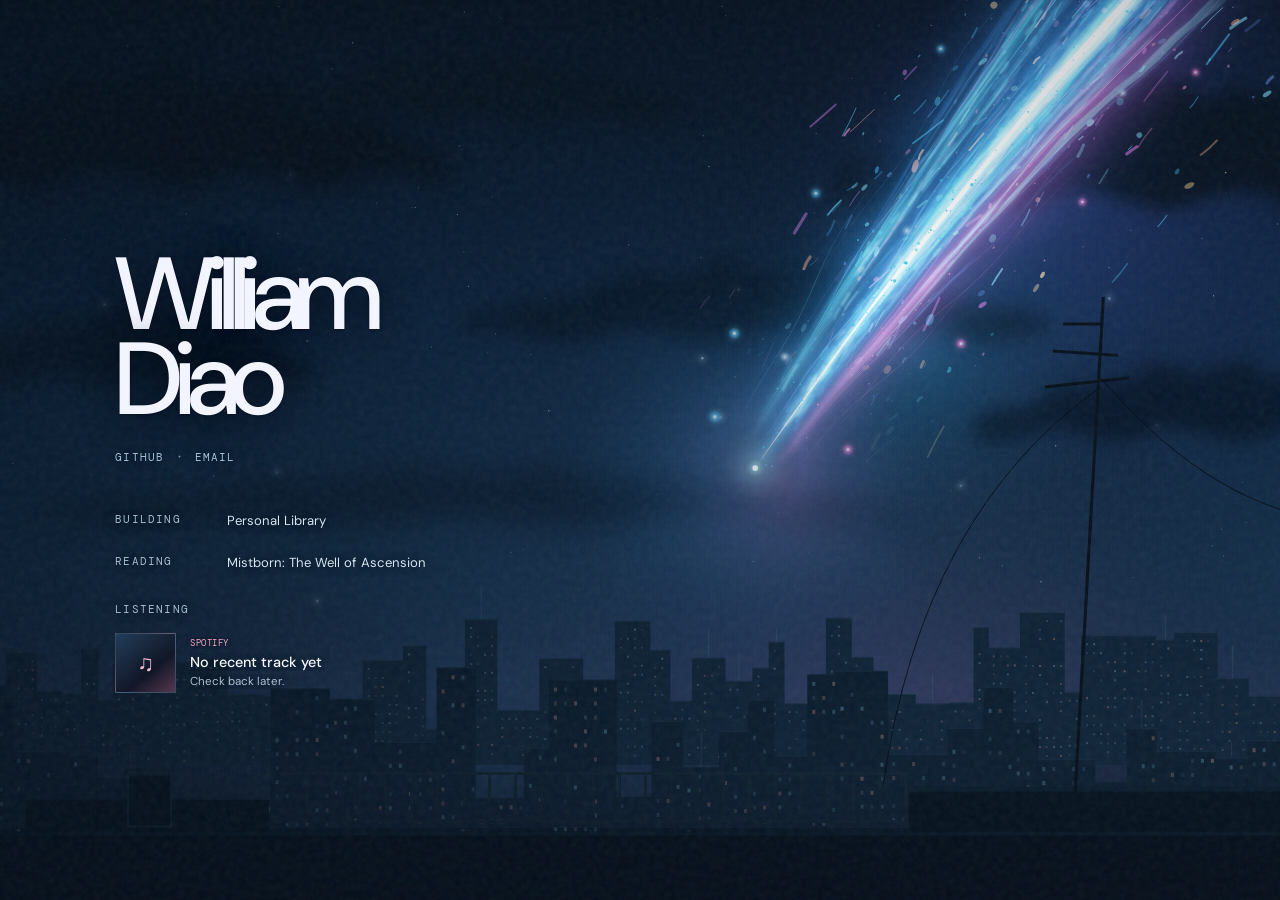
==== comet-demo/index.html @ 345f8681 "Fix heavy GPU load when the comet sky is drawn Problem: every page load (and every resize event) pin" ====
<!doctype html>
<html lang="en">
  <head>
    <meta charset="utf-8" />
    <meta name="viewport" content="width=device-width, initial-scale=1" />
    <meta name="theme-color" content="#07131f" />
    <meta name="description" content="William Diao's personal website." />
    <title>William Diao</title>
    <link rel="stylesheet" href="./styles.css?v=inline-contact-1" />
  </head>
  <body>
    <a class="skip-link" href="#main">Skip to content</a>

    <main id="main">
      <section class="hero" id="top" aria-labelledby="hero-title">
        <canvas id="sky" aria-hidden="true"></canvas>
        <canvas id="sky-motion" aria-hidden="true"></canvas>
        <canvas id="sky-foreground" aria-hidden="true"></canvas>
        <div class="scene-vignette" aria-hidden="true"></div>
        <div class="hero-content">
          <h1 id="hero-title">William<br />Diao</h1>
          <nav class="contact-links" aria-label="Contact links">
            <a href="https://github.com/Williamdiao48">github</a>
            <span aria-hidden="true">·</span>
            <a href="mailto:hello@williamdiao.com">email</a>
          </nav>
          <dl class="updates" aria-label="Current updates">
            <div><dt>building</dt><dd>Personal Library</dd></div>
            <div><dt>reading</dt><dd>Mistborn: The Well of Ascension</dd></div>
            <div class="listening-row"><dt>listening</dt><dd>
              <div class="spotify-card" id="spotify-card" data-endpoint="https://spotify-fetch-worker.williamdiao03.workers.dev/now-playing" aria-live="polite">
                <div class="spotify-cover" id="spotify-cover" aria-hidden="true">♫</div>
                <div class="spotify-copy">
                  <span class="spotify-status" id="spotify-status">Spotify</span>
                  <strong id="spotify-title">Loading last track…</strong>
                  <span id="spotify-artist"></span>
                </div>
                <a id="spotify-link" class="spotify-link" href="https://open.spotify.com/" target="_blank" rel="noopener noreferrer" hidden aria-label="Open track on Spotify">↗</a>
              </div>
            </dd></div>
          </dl>
        </div>
      </section>
    </main>

    <script src="./script.js?v=fast-bake-1"></script>
    <script src="./spotify-player.js?v=last-track-1" defer></script>
  </body>
</html>
---- comet-demo/styles.css ----
@import url('https://fonts.googleapis.com/css2?family=DM+Mono:wght@400;500&family=DM+Sans:wght@400;500;600&display=swap');

:root {
  color-scheme: dark;
  color: #f2f4ff;
  background: #07131f;
  font-family: 'DM Sans', Arial, sans-serif;
  font-synthesis: none;
  scroll-behavior: smooth;
}

* { box-sizing: border-box; }
html, body { margin: 0; min-height: 100%; }
body { overflow-x: hidden; }
a { color: inherit; }

.skip-link {
  position: fixed;
  z-index: 30;
  top: 1rem;
  left: 1rem;
  padding: .7rem 1rem;
  color: #07131f;
  background: #fff;
  transform: translateY(-180%);
}
.skip-link:focus { transform: translateY(0); }
.sr-only { position: absolute; width: 1px; height: 1px; padding: 0; margin: -1px; overflow: hidden; clip: rect(0, 0, 0, 0); white-space: nowrap; border: 0; }

.contact-links {
  display: flex;
  align-items: center;
  gap: .85rem;
  margin-top: 1.5rem;
}
.contact-links a, dt {
  font-family: 'DM Mono', monospace;
  font-size: .68rem;
  font-weight: 400;
  letter-spacing: .11em;
  text-transform: uppercase;
}
.contact-links span { color: #7f9ab0; }
.contact-links a { color: #a6c2d8; text-decoration: none; text-shadow: 0 1px 8px #061221; }
.contact-links a:hover,
.contact-links a:focus-visible { color: #f4a7c4; text-decoration: underline; text-underline-offset: .45em; }

.hero {
  position: relative;
  isolation: isolate;
  display: flex;
  align-items: center;
  min-height: 100svh;
  padding: 7rem clamp(1.4rem, 9vw, 10rem) 3rem;
  overflow: hidden;
  background: #081728;
}
.hero.mote-hover { cursor: grab; }
.hero.mote-dragging { cursor: grabbing; }
#sky, #sky-motion, #sky-foreground, .scene-vignette {
  position: absolute;
  inset: 0;
  width: 100%;
  height: 100%;
}
#sky, #sky-motion, #sky-foreground { display: block; pointer-events: none; }
.scene-vignette {
  z-index: 1;
  pointer-events: none;
  background:
    linear-gradient(90deg, rgb(3 13 25 / .54) 0%, rgb(3 13 25 / .22) 34%, transparent 68%),
    linear-gradient(180deg, rgb(3 9 20 / .2), transparent 35%, rgb(4 12 23 / .32) 86%, rgb(4 12 23 / .66));
}
.scene-vignette::after {
  position: absolute;
  inset: 0;
  content: '';
  pointer-events: none;
  opacity: .12;
  mix-blend-mode: screen;
  background-image: url("data:image/svg+xml,%3Csvg viewBox='0 0 180 180' xmlns='http://www.w3.org/2000/svg'%3E%3Cfilter id='n'%3E%3CfeTurbulence type='fractalNoise' baseFrequency='.72' numOctaves='3' seed='11' stitchTiles='stitch'/%3E%3C/filter%3E%3Crect width='100%25' height='100%25' filter='url(%23n)' opacity='.5'/%3E%3C/svg%3E");
}
.hero-content {
  position: relative;
  z-index: 3;
  width: min(100%, 24rem);
}
.hero h1 {
  margin: 0;
  font-size: clamp(4.5rem, 8vw, 8rem);
  font-weight: 500;
  letter-spacing: -.09em;
  line-height: .83;
  text-shadow: 0 5px 36px rgb(1 8 20 / .75), 0 1px 3px rgb(1 8 20 / .4);
}
.updates { margin: 2rem 0 0; text-shadow: 0 1px 8px #061221; }
.updates > div { display: grid; grid-template-columns: 6rem minmax(0, 1fr); gap: 1rem; padding: .8rem 0; }
dt { color: #a4bcd0; }
dd { margin: 0; color: #d7e5f0; font-size: .82rem; }
dd a { text-underline-offset: .3em; }
.updates > .listening-row { grid-template-columns: 1fr; gap: .7rem; margin-top: .3rem; }
.listening-row dd { min-width: 0; }
.spotify-card { display: flex; align-items: center; gap: .9rem; max-width: 23rem; min-height: 4.5rem; }
.spotify-cover { display: grid; flex: 0 0 3.8rem; width: 3.8rem; height: 3.8rem; place-items: center; overflow: hidden; border: 1px solid rgb(180 213 239 / .24); background: linear-gradient(140deg, #223d58, #121728 62%, #563750); color: #f8b8d4; font-size: 1.4rem; }
.spotify-cover img { display: block; width: 100%; height: 100%; object-fit: cover; }
.spotify-copy { display: flex; min-width: 0; flex: 1; flex-direction: column; gap: .24rem; }
.spotify-copy strong, .spotify-copy span { overflow: hidden; text-overflow: ellipsis; white-space: nowrap; }
.spotify-copy strong { color: #f4f7fb; font-size: .9rem; font-weight: 500; }
.spotify-copy > span:last-child { color: #aebfd0; font-size: .72rem; }
.spotify-status { color: #f4a7c4; font-family: 'DM Mono', monospace; font-size: .58rem; letter-spacing: .05em; text-transform: uppercase; }
.spotify-link { align-self: center; padding: .4rem; color: #d4e9f3; font-size: 1rem; text-decoration: none; }
.spotify-link:hover, .spotify-link:focus-visible { color: #fff; }
.spotify-link[hidden] { display: none; }
@media (max-width: 720px) {
  .hero { padding: 8rem 1.4rem 3rem; align-items: flex-end; }
  .hero-content { width: min(100%, 23rem); }
  .hero h1 { font-size: clamp(4.5rem, 12vw, 6rem); }
}

@media (prefers-reduced-motion: reduce) {
  :root { scroll-behavior: auto; }
}
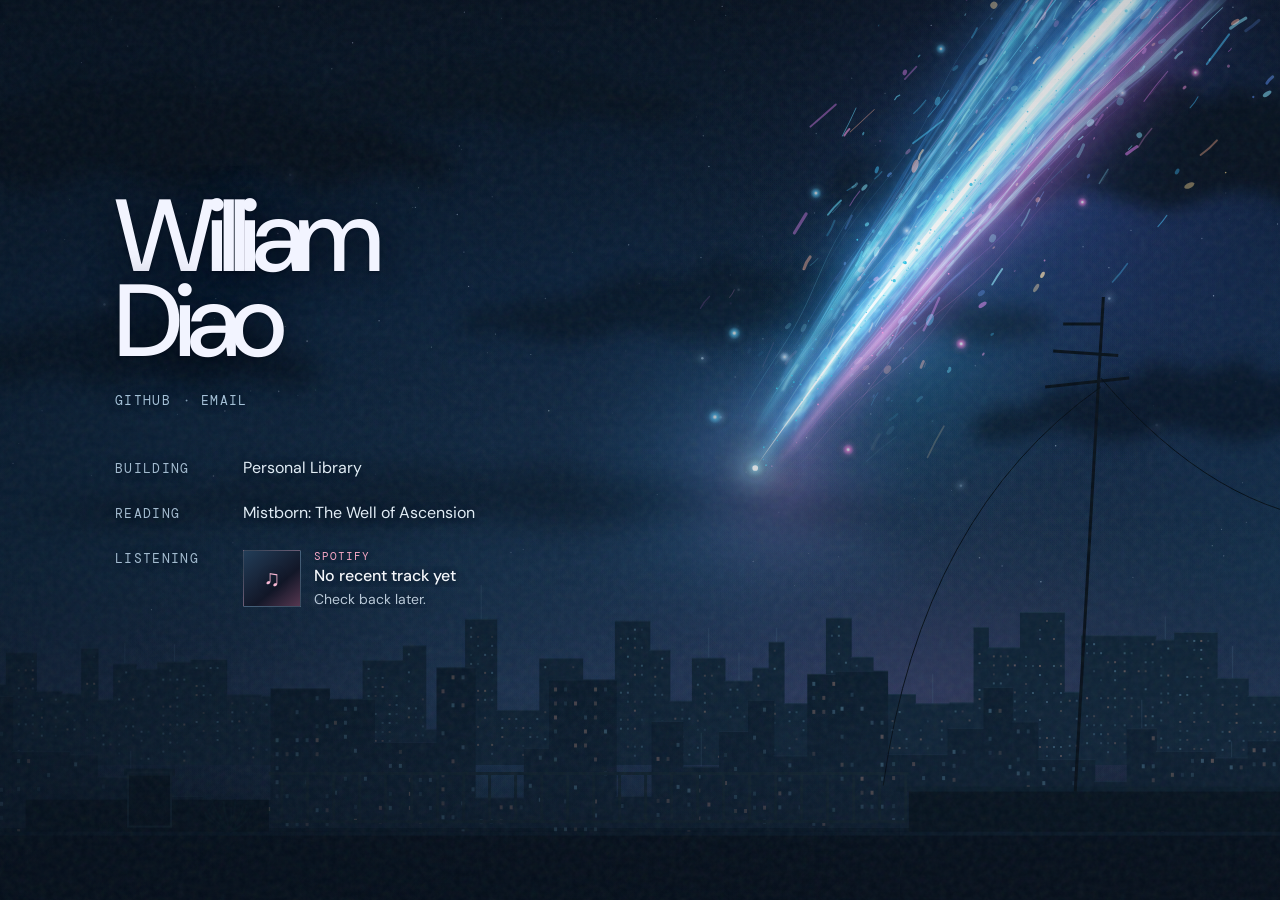
==== commit 69cea142: "Make the homepage easier to read and add link previews Problem: the small mono labels and update tex" ====
--- a/comet-demo/index.html
+++ b/comet-demo/index.html
@@ -4,9 +4,21 @@
     <meta charset="utf-8" />
     <meta name="viewport" content="width=device-width, initial-scale=1" />
     <meta name="theme-color" content="#07131f" />
-    <meta name="description" content="William Diao's personal website." />
+    <meta name="description" content="William Diao's personal site: what I'm building, reading and listening to." />
+    <link rel="canonical" href="https://williamdiao.com/" />
+    <link rel="icon" href="/favicon.svg" type="image/svg+xml" />
+    <link rel="apple-touch-icon" href="/apple-touch-icon.png" />
+    <meta property="og:type" content="website" />
+    <meta property="og:url" content="https://williamdiao.com/" />
+    <meta property="og:title" content="William Diao" />
+    <meta property="og:description" content="William Diao's personal site: what I'm building, reading and listening to." />
+    <meta property="og:image" content="https://williamdiao.com/og-image.png" />
+    <meta property="og:image:width" content="1200" />
+    <meta property="og:image:height" content="630" />
+    <meta property="og:image:alt" content="William Diao's name beside a comet streaking over a night city skyline." />
+    <meta name="twitter:card" content="summary_large_image" />
     <title>William Diao</title>
-    <link rel="stylesheet" href="./styles.css?v=inline-contact-1" />
+    <link rel="stylesheet" href="./styles.css?v=readable-1" />
   </head>
   <body>
     <a class="skip-link" href="#main">Skip to content</a>
--- a/comet-demo/styles.css
+++ b/comet-demo/styles.css
@@ -31,17 +31,25 @@
   display: flex;
   align-items: center;
   gap: .85rem;
-  margin-top: 1.5rem;
+  margin-top: 1.6rem;
 }
 .contact-links a, dt {
   font-family: 'DM Mono', monospace;
-  font-size: .68rem;
+  font-size: .8125rem;
   font-weight: 400;
-  letter-spacing: .11em;
+  letter-spacing: .1em;
   text-transform: uppercase;
 }
 .contact-links span { color: #7f9ab0; }
-.contact-links a { color: #a6c2d8; text-decoration: none; text-shadow: 0 1px 8px #061221; }
+.contact-links a {
+  /* Padding grows the tap area to ~44px; the negative margin keeps the visual spacing. */
+  display: inline-block;
+  padding: .85rem .25rem;
+  margin: -.85rem -.25rem;
+  color: #a6c2d8;
+  text-decoration: none;
+  text-shadow: 0 1px 8px #061221;
+}
 .contact-links a:hover,
 .contact-links a:focus-visible { color: #f4a7c4; text-decoration: underline; text-underline-offset: .45em; }
 
@@ -51,7 +59,8 @@
   display: flex;
   align-items: center;
   min-height: 100svh;
-  padding: 7rem clamp(1.4rem, 9vw, 10rem) 3rem;
+  /* Extra bottom padding lifts the centred text above the skyline on desktop. */
+  padding: 6rem clamp(1.4rem, 9vw, 10rem) clamp(3rem, 20vh, 13rem);
   overflow: hidden;
   background: #081728;
 }
@@ -83,7 +92,7 @@
 .hero-content {
   position: relative;
   z-index: 3;
-  width: min(100%, 24rem);
+  width: min(100%, 29rem);
 }
 .hero h1 {
   margin: 0;
@@ -93,28 +102,45 @@
   line-height: .83;
   text-shadow: 0 5px 36px rgb(1 8 20 / .75), 0 1px 3px rgb(1 8 20 / .4);
 }
-.updates { margin: 2rem 0 0; text-shadow: 0 1px 8px #061221; }
-.updates > div { display: grid; grid-template-columns: 6rem minmax(0, 1fr); gap: 1rem; padding: .8rem 0; }
+.updates { margin: 2.2rem 0 0; text-shadow: 0 1px 8px #061221; }
+/* Every row, Spotify included, uses the same label | value grid so the pairs scan together. */
+.updates > div {
+  display: grid;
+  grid-template-columns: 7rem minmax(0, 1fr);
+  align-items: baseline;
+  gap: 1rem;
+  padding: .7rem 0;
+}
 dt { color: #a4bcd0; }
-dd { margin: 0; color: #d7e5f0; font-size: .82rem; }
+dd { margin: 0; color: #e1ecf5; font-size: 1rem; line-height: 1.4; }
 dd a { text-underline-offset: .3em; }
-.updates > .listening-row { grid-template-columns: 1fr; gap: .7rem; margin-top: .3rem; }
+.updates > .listening-row { align-items: start; }
+.listening-row dt { padding-top: .2rem; }
 .listening-row dd { min-width: 0; }
-.spotify-card { display: flex; align-items: center; gap: .9rem; max-width: 23rem; min-height: 4.5rem; }
-.spotify-cover { display: grid; flex: 0 0 3.8rem; width: 3.8rem; height: 3.8rem; place-items: center; overflow: hidden; border: 1px solid rgb(180 213 239 / .24); background: linear-gradient(140deg, #223d58, #121728 62%, #563750); color: #f8b8d4; font-size: 1.4rem; }
+.spotify-card { display: flex; align-items: center; gap: .85rem; min-height: 4rem; }
+.spotify-cover { display: grid; flex: 0 0 3.6rem; width: 3.6rem; height: 3.6rem; place-items: center; overflow: hidden; border: 1px solid rgb(180 213 239 / .24); background: linear-gradient(140deg, #223d58, #121728 62%, #563750); color: #f8b8d4; font-size: 1.4rem; }
 .spotify-cover img { display: block; width: 100%; height: 100%; object-fit: cover; }
-.spotify-copy { display: flex; min-width: 0; flex: 1; flex-direction: column; gap: .24rem; }
+.spotify-copy { display: flex; min-width: 0; flex: 1; flex-direction: column; gap: .2rem; line-height: 1.3; }
 .spotify-copy strong, .spotify-copy span { overflow: hidden; text-overflow: ellipsis; white-space: nowrap; }
-.spotify-copy strong { color: #f4f7fb; font-size: .9rem; font-weight: 500; }
-.spotify-copy > span:last-child { color: #aebfd0; font-size: .72rem; }
-.spotify-status { color: #f4a7c4; font-family: 'DM Mono', monospace; font-size: .58rem; letter-spacing: .05em; text-transform: uppercase; }
-.spotify-link { align-self: center; padding: .4rem; color: #d4e9f3; font-size: 1rem; text-decoration: none; }
+.spotify-copy strong { color: #f4f7fb; font-size: 1rem; font-weight: 500; }
+.spotify-copy > span:last-child { color: #b9c9d8; font-size: .875rem; }
+.spotify-status { color: #f4a7c4; font-family: 'DM Mono', monospace; font-size: .6875rem; letter-spacing: .08em; text-transform: uppercase; }
+.spotify-link { display: grid; place-items: center; flex: 0 0 2.75rem; width: 2.75rem; height: 2.75rem; color: #d4e9f3; font-size: 1.1rem; text-decoration: none; }
 .spotify-link:hover, .spotify-link:focus-visible { color: #fff; }
 .spotify-link[hidden] { display: none; }
 @media (max-width: 720px) {
-  .hero { padding: 8rem 1.4rem 3rem; align-items: flex-end; }
-  .hero-content { width: min(100%, 23rem); }
+  .hero { padding: 8rem 1.4rem 2.5rem; align-items: flex-end; }
+  .hero-content { width: 100%; }
   .hero h1 { font-size: clamp(4.5rem, 12vw, 6rem); }
+  /* Stack label over value: the narrow screen can't fit a label column beside the card. */
+  .updates { margin-top: 1.8rem; }
+  .updates > div { grid-template-columns: 1fr; gap: .35rem; padding: .55rem 0; }
+  .listening-row dt { padding-top: 0; }
+  /* The text sits over the lit skyline here, so darken the lower part of the scene behind it. */
+  .scene-vignette {
+    background:
+      linear-gradient(180deg, rgb(3 9 20 / .2), transparent 30%, rgb(4 12 23 / .45) 55%, rgb(4 12 23 / .82) 78%, rgb(4 12 23 / .9));
+  }
 }
 
 @media (prefers-reduced-motion: reduce) {
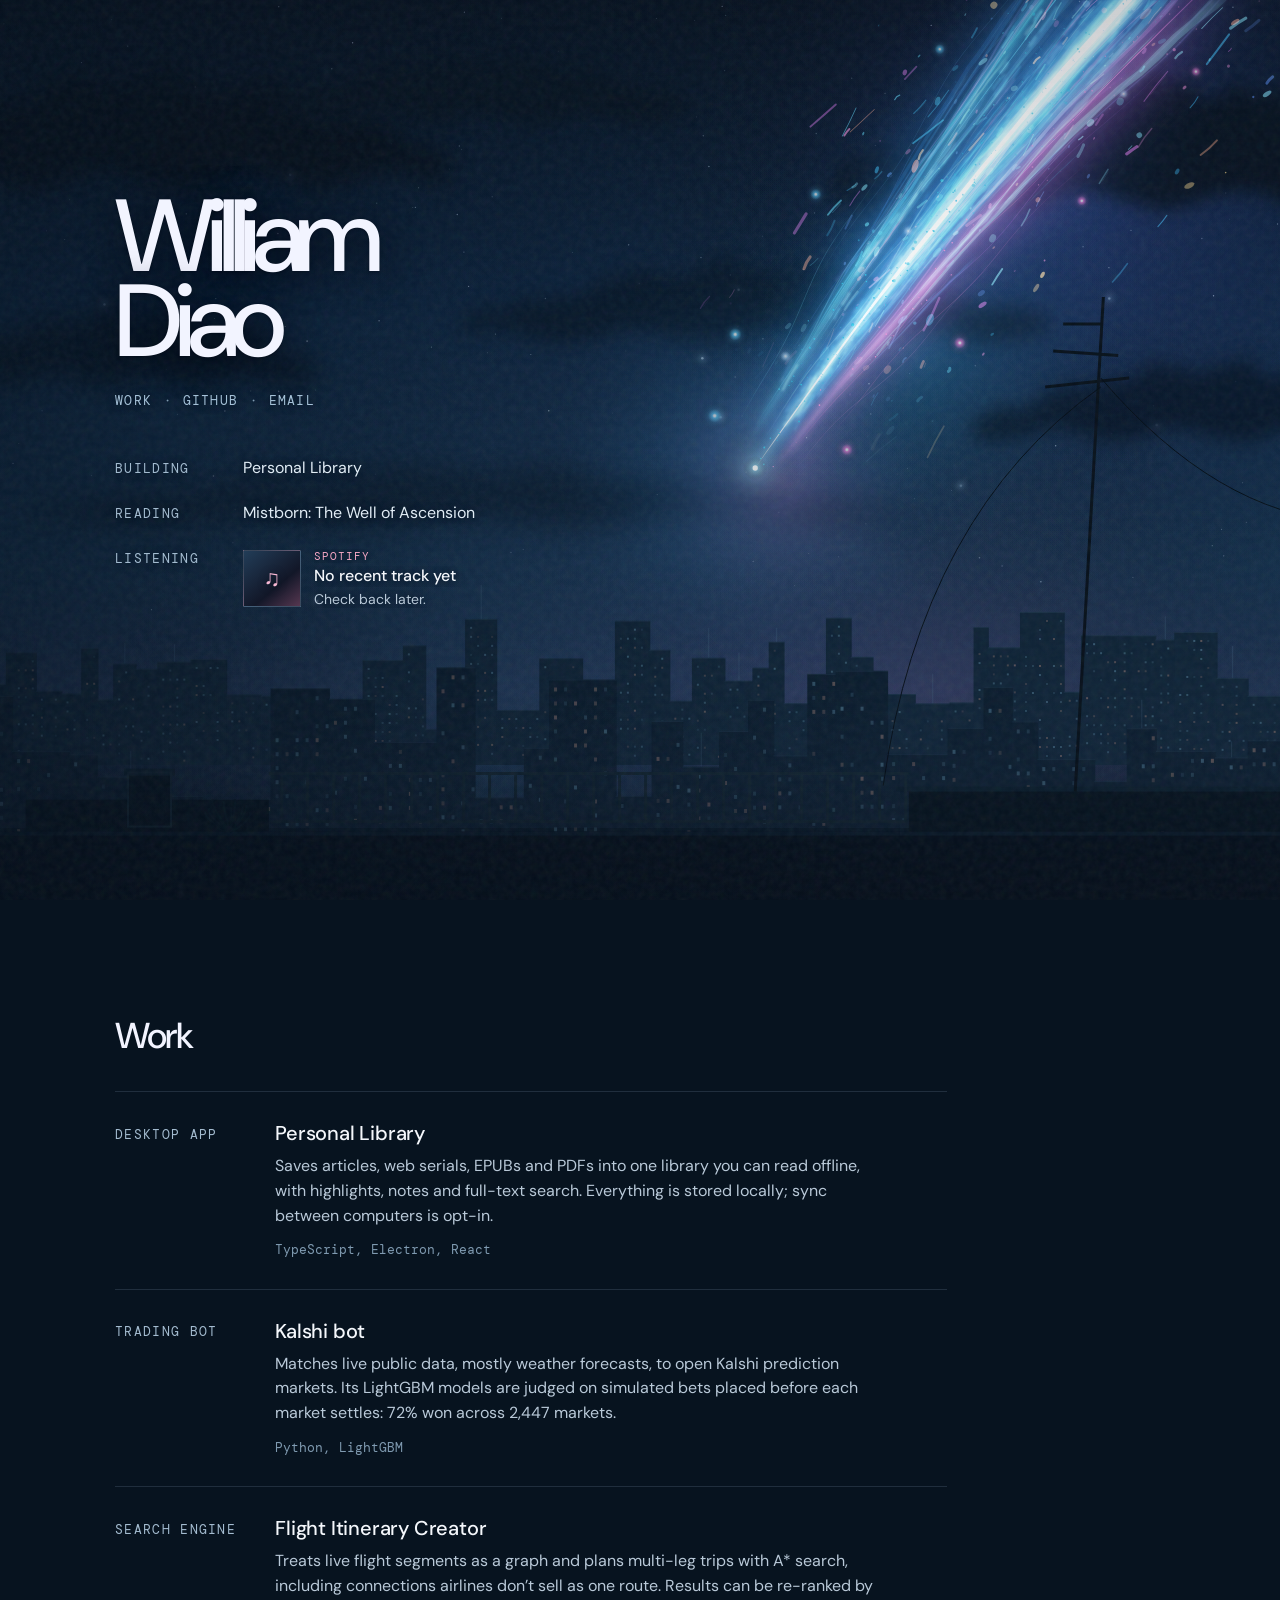
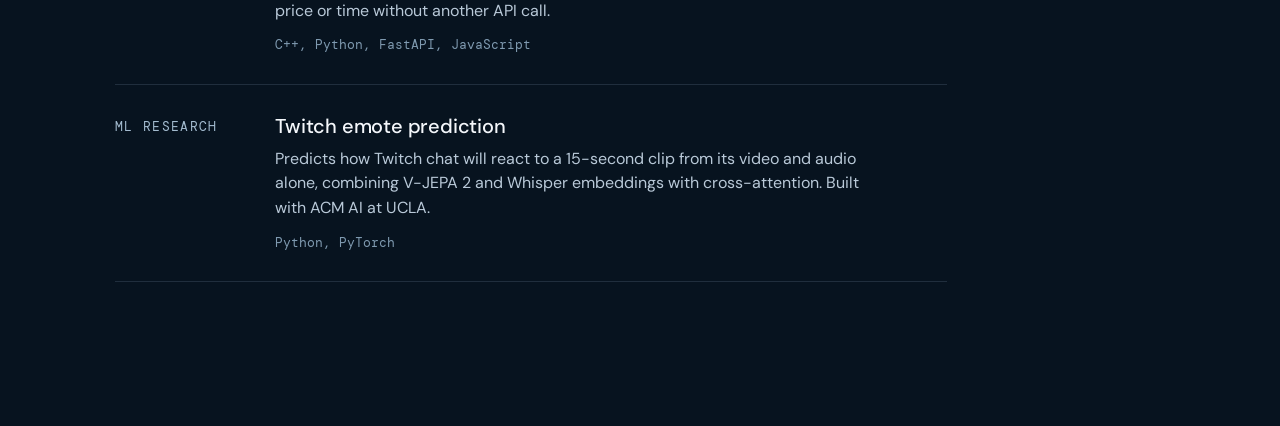
==== commit 6f50bc8f: "Add a Work section listing selected projects Problem: the homepage only linked to GitHub, so there w" ====
--- a/comet-demo/index.html
+++ b/comet-demo/index.html
@@ -18,7 +18,7 @@
     <meta property="og:image:alt" content="William Diao's name beside a comet streaking over a night city skyline." />
     <meta name="twitter:card" content="summary_large_image" />
     <title>William Diao</title>
-    <link rel="stylesheet" href="./styles.css?v=readable-1" />
+    <link rel="stylesheet" href="./styles.css?v=work-1" />
   </head>
   <body>
     <a class="skip-link" href="#main">Skip to content</a>
@@ -32,6 +32,8 @@
         <div class="hero-content">
           <h1 id="hero-title">William<br />Diao</h1>
           <nav class="contact-links" aria-label="Contact links">
+            <a href="#work">work</a>
+            <span aria-hidden="true">·</span>
             <a href="https://github.com/Williamdiao48">github</a>
             <span aria-hidden="true">·</span>
             <a href="mailto:hello@williamdiao.com">email</a>
@@ -53,6 +55,44 @@
           </dl>
         </div>
       </section>
+
+      <section class="work" id="work" aria-labelledby="work-title">
+        <h2 id="work-title">Work</h2>
+        <ol class="work-list">
+          <li>
+            <p class="work-kind">Desktop app</p>
+            <div>
+              <h3><a href="https://github.com/Williamdiao48/Personal-Library">Personal Library</a></h3>
+              <p>Saves articles, web serials, EPUBs and PDFs into one library you can read offline, with highlights, notes and full-text search. Everything is stored locally; sync between computers is opt-in.</p>
+              <p class="work-stack">TypeScript, Electron, React</p>
+            </div>
+          </li>
+          <li>
+            <p class="work-kind">Trading bot</p>
+            <div>
+              <h3><a href="https://github.com/Williamdiao48/Kalshi-bot">Kalshi bot</a></h3>
+              <p>Matches live public data, mostly weather forecasts, to open Kalshi prediction markets. Its LightGBM models are judged on simulated bets placed before each market settles: 72% won across 2,447 markets.</p>
+              <p class="work-stack">Python, LightGBM</p>
+            </div>
+          </li>
+          <li>
+            <p class="work-kind">Search engine</p>
+            <div>
+              <h3><a href="https://github.com/Williamdiao48/Flight-Itinerary-Creator">Flight Itinerary Creator</a></h3>
+              <p>Treats live flight segments as a graph and plans multi-leg trips with A* search, including connections airlines don&rsquo;t sell as one route. Results can be re-ranked by price or time without another API call.</p>
+              <p class="work-stack">C++, Python, FastAPI, JavaScript</p>
+            </div>
+          </li>
+          <li>
+            <p class="work-kind">ML research</p>
+            <div>
+              <h3><a href="https://github.com/Williamdiao48/twitch-emote-prediction">Twitch emote prediction</a></h3>
+              <p>Predicts how Twitch chat will react to a 15-second clip from its video and audio alone, combining V-JEPA 2 and Whisper embeddings with cross-attention. Built with ACM AI at UCLA.</p>
+              <p class="work-stack">Python, PyTorch</p>
+            </div>
+          </li>
+        </ol>
+      </section>
     </main>
 
     <script src="./script.js?v=fast-bake-1"></script>
--- a/comet-demo/styles.css
+++ b/comet-demo/styles.css
@@ -128,6 +128,52 @@
 .spotify-link { display: grid; place-items: center; flex: 0 0 2.75rem; width: 2.75rem; height: 2.75rem; color: #d4e9f3; font-size: 1.1rem; text-decoration: none; }
 .spotify-link:hover, .spotify-link:focus-visible { color: #fff; }
 .spotify-link[hidden] { display: none; }
+
+/* Work: same palette and label | value rhythm as the hero's update rows. */
+.work {
+  padding: clamp(4rem, 10vw, 7rem) clamp(1.4rem, 9vw, 10rem) clamp(5rem, 12vw, 9rem);
+  background: #07131f;
+}
+.work h2 {
+  margin: 0 0 2rem;
+  font-size: 2.25rem;
+  font-weight: 500;
+  letter-spacing: -.04em;
+}
+.work-list {
+  max-width: 52rem;
+  margin: 0;
+  padding: 0;
+  list-style: none;
+  border-top: 1px solid rgb(180 213 239 / .14);
+}
+.work-list li {
+  display: grid;
+  grid-template-columns: 9rem minmax(0, 1fr);
+  gap: 1rem;
+  padding: 1.75rem 0;
+  border-bottom: 1px solid rgb(180 213 239 / .14);
+}
+.work-list p { margin: 0; max-width: 38rem; color: #b9c9d8; line-height: 1.55; }
+.work-list .work-kind {
+  padding-top: .3rem;
+  color: #a4bcd0;
+  font-family: 'DM Mono', monospace;
+  font-size: .8125rem;
+  letter-spacing: .1em;
+  text-transform: uppercase;
+}
+.work-list h3 { margin: 0 0 .5rem; font-size: 1.25rem; font-weight: 500; letter-spacing: -.01em; }
+.work-list h3 a { color: #f4f7fb; text-decoration: none; }
+.work-list h3 a:hover,
+.work-list h3 a:focus-visible { color: #f4a7c4; text-decoration: underline; text-underline-offset: .3em; }
+.work-list .work-stack {
+  margin-top: .75rem;
+  color: #7f9ab0;
+  font-family: 'DM Mono', monospace;
+  font-size: .8125rem;
+}
+
 @media (max-width: 720px) {
   .hero { padding: 8rem 1.4rem 2.5rem; align-items: flex-end; }
   .hero-content { width: 100%; }
@@ -136,6 +182,9 @@
   .updates { margin-top: 1.8rem; }
   .updates > div { grid-template-columns: 1fr; gap: .35rem; padding: .55rem 0; }
   .listening-row dt { padding-top: 0; }
+  .work h2 { font-size: 1.875rem; margin-bottom: 1.5rem; }
+  .work-list li { grid-template-columns: 1fr; gap: .5rem; padding: 1.5rem 0; }
+  .work-list .work-kind { padding-top: 0; }
   /* The text sits over the lit skyline here, so darken the lower part of the scene behind it. */
   .scene-vignette {
     background:
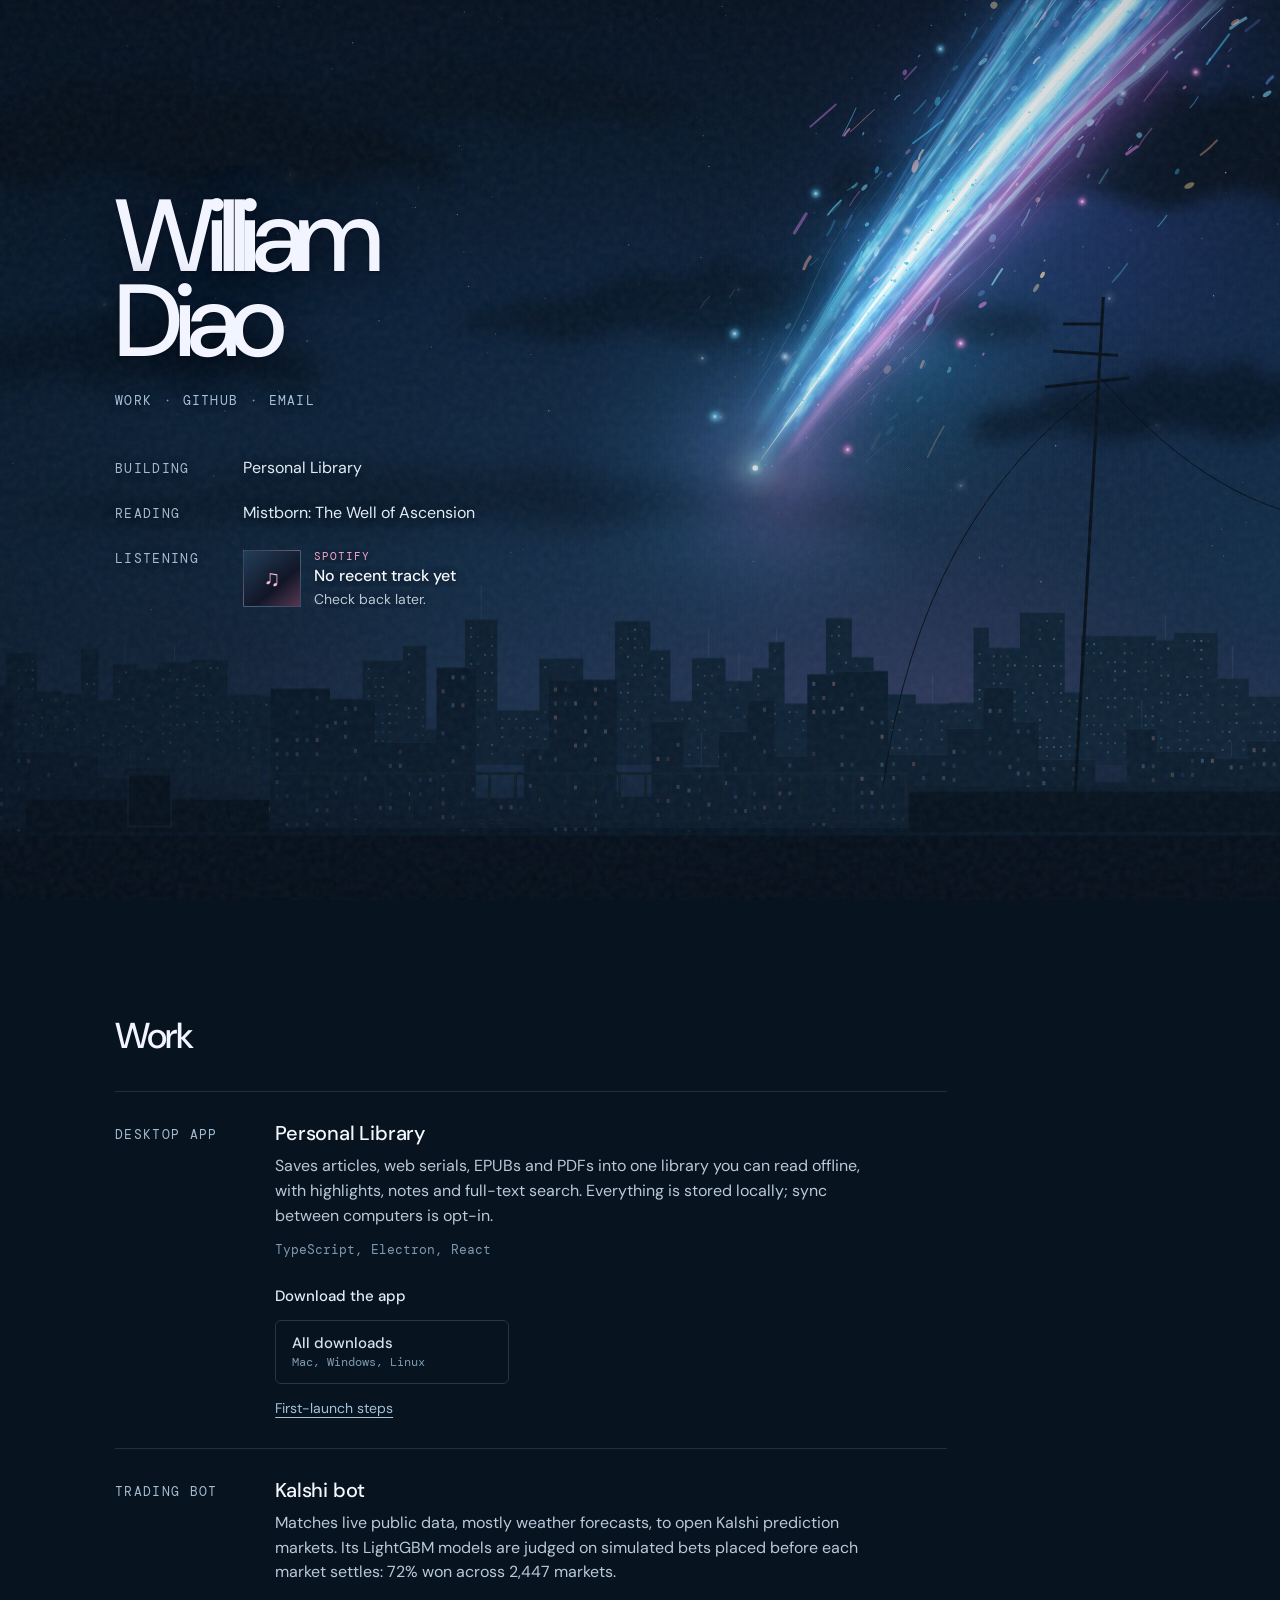
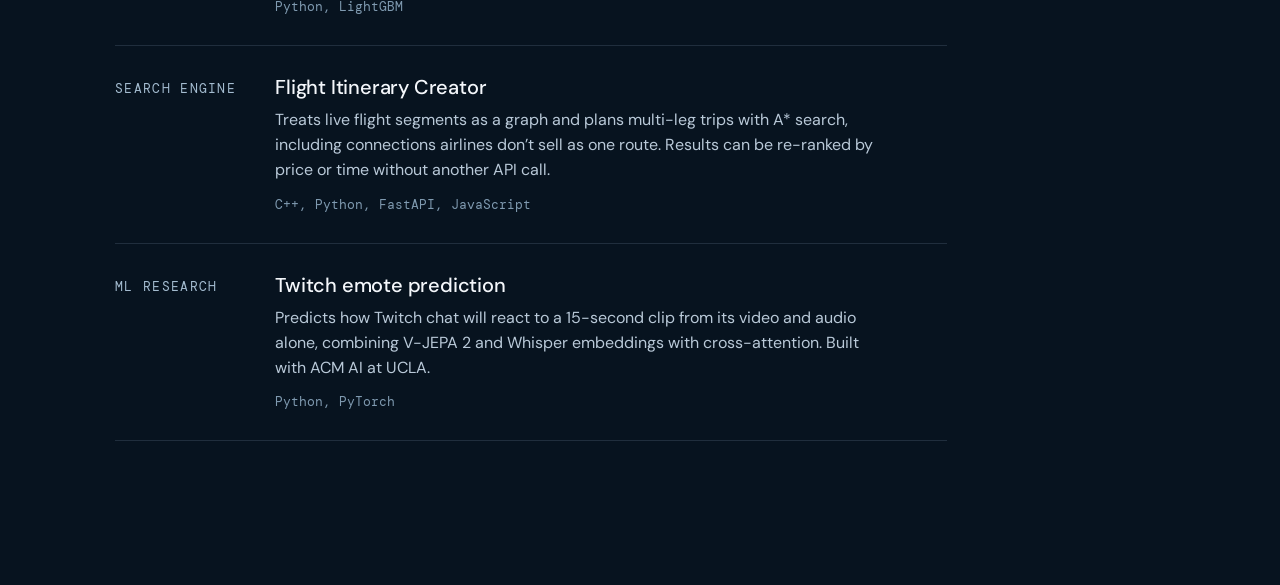
==== commit f2702a23: "Let visitors download Personal Library from the site Problem: the Work section described Personal Li" ====
--- a/comet-demo/index.html
+++ b/comet-demo/index.html
@@ -18,7 +18,7 @@
     <meta property="og:image:alt" content="William Diao's name beside a comet streaking over a night city skyline." />
     <meta name="twitter:card" content="summary_large_image" />
     <title>William Diao</title>
-    <link rel="stylesheet" href="./styles.css?v=work-1" />
+    <link rel="stylesheet" href="./styles.css?v=download-3" />
   </head>
   <body>
     <a class="skip-link" href="#main">Skip to content</a>
@@ -65,6 +65,13 @@
               <h3><a href="https://github.com/Williamdiao48/Personal-Library">Personal Library</a></h3>
               <p>Saves articles, web serials, EPUBs and PDFs into one library you can read offline, with highlights, notes and full-text search. Everything is stored locally; sync between computers is opt-in.</p>
               <p class="work-stack">TypeScript, Electron, React</p>
+              <div class="work-download" id="library-download" data-repo="Williamdiao48/Personal-Library" data-install-help="https://github.com/Williamdiao48/Personal-Library/blob/main/docs/install.md">
+                <p class="download-heading">Download the app</p>
+                <div class="download-grid">
+                  <a class="download-option" href="https://github.com/Williamdiao48/Personal-Library/releases/latest"><span class="download-label"><strong>All downloads</strong><span>Mac, Windows, Linux</span></span></a>
+                </div>
+                <p class="download-note"><a href="https://github.com/Williamdiao48/Personal-Library/blob/main/docs/install.md">First-launch steps</a></p>
+              </div>
             </div>
           </li>
           <li>
@@ -97,5 +104,6 @@
 
     <script src="./script.js?v=fast-bake-1"></script>
     <script src="./spotify-player.js?v=last-track-1" defer></script>
+    <script src="./library-download.js?v=download-3" defer></script>
   </body>
 </html>
--- a/comet-demo/styles.css
+++ b/comet-demo/styles.css
@@ -173,6 +173,58 @@
   font-family: 'DM Mono', monospace;
   font-size: .8125rem;
 }
+.work-download { margin-top: 1.5rem; }
+.download-grid {
+  display: grid;
+  grid-template-columns: repeat(2, minmax(0, 1fr));
+  gap: .75rem;
+  max-width: 30rem;
+}
+.work-list .download-option {
+  display: flex;
+  align-items: center;
+  gap: .85rem;
+  min-height: 4rem;
+  padding: .8rem 1rem;
+  border: 1px solid rgb(180 213 239 / .18);
+  border-radius: 6px;
+  color: #d4e3ef;
+  text-decoration: none;
+  transition: border-color .15s, background-color .15s;
+}
+/* The visitor's own platform: same shape, a little brighter. */
+.work-list .download-option.is-suggested {
+  border-color: rgb(180 213 239 / .45);
+  background: rgb(180 213 239 / .06);
+  color: #f4f7fb;
+}
+.work-list .download-option:hover,
+.work-list .download-option:focus-visible {
+  border-color: #f4a7c4;
+  background: rgb(244 167 196 / .06);
+}
+.work-list .download-heading { margin-bottom: .75rem; color: #e1ecf5; font-size: .9375rem; font-weight: 500; }
+.download-icon { flex: 0 0 1.25rem; width: 1.25rem; height: 1.25rem; fill: currentColor; }
+.download-arrow {
+  flex: 0 0 1.1rem;
+  width: 1.1rem;
+  height: 1.1rem;
+  margin-left: auto;
+  fill: none;
+  stroke: #7f9ab0;
+  stroke-width: 1.8;
+  stroke-linecap: round;
+  stroke-linejoin: round;
+}
+.download-option:hover .download-arrow,
+.download-option:focus-visible .download-arrow,
+.download-option.is-suggested .download-arrow { stroke: currentColor; }
+.download-label { display: flex; flex-direction: column; gap: .15rem; min-width: 0; line-height: 1.2; }
+.download-label strong { font-size: .9375rem; font-weight: 500; }
+.download-label span { color: #7f9ab0; font-family: 'DM Mono', monospace; font-size: .75rem; }
+.work-list .download-note { margin-top: .9rem; color: #7f9ab0; font-size: .875rem; }
+.download-note a { color: #a6c2d8; text-underline-offset: .25em; }
+.download-note a:hover, .download-note a:focus-visible { color: #f4a7c4; }
 
 @media (max-width: 720px) {
   .hero { padding: 8rem 1.4rem 2.5rem; align-items: flex-end; }
@@ -185,6 +237,9 @@
   .work h2 { font-size: 1.875rem; margin-bottom: 1.5rem; }
   .work-list li { grid-template-columns: 1fr; gap: .5rem; padding: 1.5rem 0; }
   .work-list .work-kind { padding-top: 0; }
+  /* One button per line: two columns left no room for the label beside the arrow. */
+  .download-grid { grid-template-columns: 1fr; gap: .6rem; }
+  .work-list .download-option { min-height: 3.5rem; }
   /* The text sits over the lit skyline here, so darken the lower part of the scene behind it. */
   .scene-vignette {
     background:
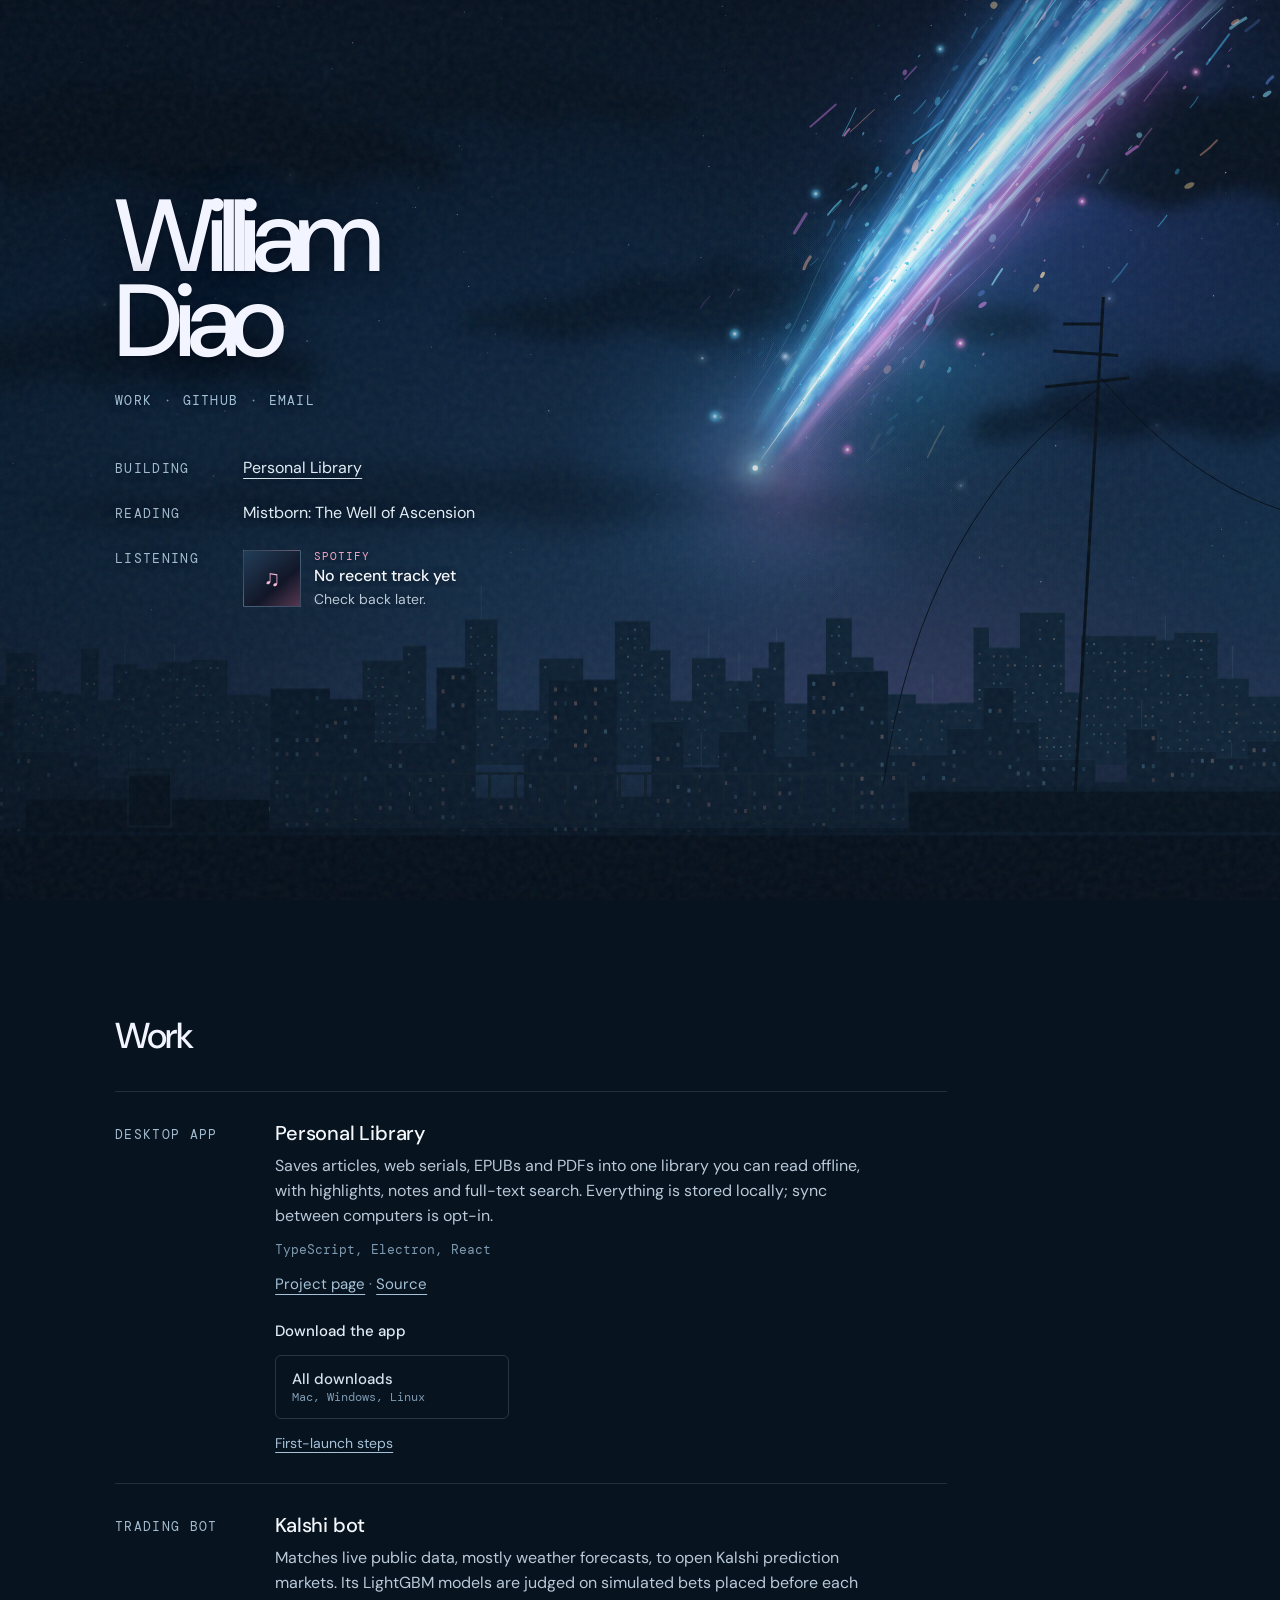
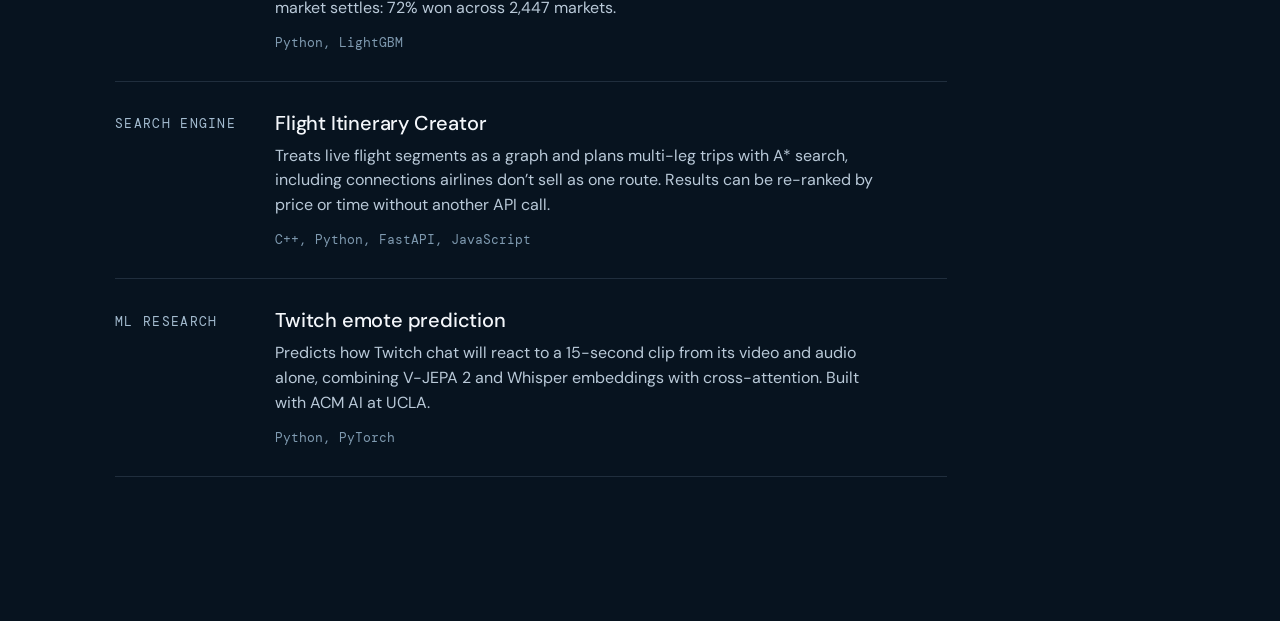
==== commit a08c75c5: "Add a Personal Library page and link it from the homepage Problem: Personal Library had no page of i" ====
--- a/comet-demo/index.html
+++ b/comet-demo/index.html
@@ -18,7 +18,8 @@
     <meta property="og:image:alt" content="William Diao's name beside a comet streaking over a night city skyline." />
     <meta name="twitter:card" content="summary_large_image" />
     <title>William Diao</title>
-    <link rel="stylesheet" href="./styles.css?v=download-3" />
+    <link rel="stylesheet" href="./styles.css?v=library-2" />
+    <link rel="stylesheet" href="./download.css?v=library-1" />
   </head>
   <body>
     <a class="skip-link" href="#main">Skip to content</a>
@@ -39,7 +40,7 @@
             <a href="mailto:hello@williamdiao.com">email</a>
           </nav>
           <dl class="updates" aria-label="Current updates">
-            <div><dt>building</dt><dd>Personal Library</dd></div>
+            <div><dt>building</dt><dd><a href="/personal-library/">Personal Library</a></dd></div>
             <div><dt>reading</dt><dd>Mistborn: The Well of Ascension</dd></div>
             <div class="listening-row"><dt>listening</dt><dd>
               <div class="spotify-card" id="spotify-card" data-endpoint="https://spotify-fetch-worker.williamdiao03.workers.dev/now-playing" aria-live="polite">
@@ -62,15 +63,16 @@
           <li>
             <p class="work-kind">Desktop app</p>
             <div>
-              <h3><a href="https://github.com/Williamdiao48/Personal-Library">Personal Library</a></h3>
+              <h3><a href="/personal-library/">Personal Library</a></h3>
               <p>Saves articles, web serials, EPUBs and PDFs into one library you can read offline, with highlights, notes and full-text search. Everything is stored locally; sync between computers is opt-in.</p>
               <p class="work-stack">TypeScript, Electron, React</p>
-              <div class="work-download" id="library-download" data-repo="Williamdiao48/Personal-Library" data-install-help="https://github.com/Williamdiao48/Personal-Library/blob/main/docs/install.md">
+              <p class="work-links"><a href="/personal-library/">Project page</a> <span aria-hidden="true">·</span> <a href="https://github.com/Williamdiao48/Personal-Library">Source</a></p>
+              <div class="work-download library-download" id="library-download" data-repo="Williamdiao48/Personal-Library" data-install-help="/personal-library/#install">
                 <p class="download-heading">Download the app</p>
                 <div class="download-grid">
                   <a class="download-option" href="https://github.com/Williamdiao48/Personal-Library/releases/latest"><span class="download-label"><strong>All downloads</strong><span>Mac, Windows, Linux</span></span></a>
                 </div>
-                <p class="download-note"><a href="https://github.com/Williamdiao48/Personal-Library/blob/main/docs/install.md">First-launch steps</a></p>
+                <p class="download-note"><a href="/personal-library/#install">First-launch steps</a></p>
               </div>
             </div>
           </li>
--- a/comet-demo/styles.css
+++ b/comet-demo/styles.css
@@ -173,59 +173,10 @@
   font-family: 'DM Mono', monospace;
   font-size: .8125rem;
 }
+.work-list .work-links { margin-top: .75rem; color: #7f9ab0; font-size: .9375rem; }
+.work-links a { color: #a6c2d8; text-underline-offset: .3em; }
+.work-links a:hover, .work-links a:focus-visible { color: #f4a7c4; }
 .work-download { margin-top: 1.5rem; }
-.download-grid {
-  display: grid;
-  grid-template-columns: repeat(2, minmax(0, 1fr));
-  gap: .75rem;
-  max-width: 30rem;
-}
-.work-list .download-option {
-  display: flex;
-  align-items: center;
-  gap: .85rem;
-  min-height: 4rem;
-  padding: .8rem 1rem;
-  border: 1px solid rgb(180 213 239 / .18);
-  border-radius: 6px;
-  color: #d4e3ef;
-  text-decoration: none;
-  transition: border-color .15s, background-color .15s;
-}
-/* The visitor's own platform: same shape, a little brighter. */
-.work-list .download-option.is-suggested {
-  border-color: rgb(180 213 239 / .45);
-  background: rgb(180 213 239 / .06);
-  color: #f4f7fb;
-}
-.work-list .download-option:hover,
-.work-list .download-option:focus-visible {
-  border-color: #f4a7c4;
-  background: rgb(244 167 196 / .06);
-}
-.work-list .download-heading { margin-bottom: .75rem; color: #e1ecf5; font-size: .9375rem; font-weight: 500; }
-.download-icon { flex: 0 0 1.25rem; width: 1.25rem; height: 1.25rem; fill: currentColor; }
-.download-arrow {
-  flex: 0 0 1.1rem;
-  width: 1.1rem;
-  height: 1.1rem;
-  margin-left: auto;
-  fill: none;
-  stroke: #7f9ab0;
-  stroke-width: 1.8;
-  stroke-linecap: round;
-  stroke-linejoin: round;
-}
-.download-option:hover .download-arrow,
-.download-option:focus-visible .download-arrow,
-.download-option.is-suggested .download-arrow { stroke: currentColor; }
-.download-label { display: flex; flex-direction: column; gap: .15rem; min-width: 0; line-height: 1.2; }
-.download-label strong { font-size: .9375rem; font-weight: 500; }
-.download-label span { color: #7f9ab0; font-family: 'DM Mono', monospace; font-size: .75rem; }
-.work-list .download-note { margin-top: .9rem; color: #7f9ab0; font-size: .875rem; }
-.download-note a { color: #a6c2d8; text-underline-offset: .25em; }
-.download-note a:hover, .download-note a:focus-visible { color: #f4a7c4; }
-
 @media (max-width: 720px) {
   .hero { padding: 8rem 1.4rem 2.5rem; align-items: flex-end; }
   .hero-content { width: 100%; }
@@ -237,9 +188,6 @@
   .work h2 { font-size: 1.875rem; margin-bottom: 1.5rem; }
   .work-list li { grid-template-columns: 1fr; gap: .5rem; padding: 1.5rem 0; }
   .work-list .work-kind { padding-top: 0; }
-  /* One button per line: two columns left no room for the label beside the arrow. */
-  .download-grid { grid-template-columns: 1fr; gap: .6rem; }
-  .work-list .download-option { min-height: 3.5rem; }
   /* The text sits over the lit skyline here, so darken the lower part of the scene behind it. */
   .scene-vignette {
     background:
--- a/comet-demo/download.css
+++ b/comet-demo/download.css
@@ -0,0 +1,61 @@
+/* Personal Library download buttons, shared by the homepage and /personal-library/.
+   Filled in by library-download.js. Selectors are scoped to .library-download so page
+   styles like `.work-list p` don't override them. */
+.library-download .download-heading { margin: 0 0 .75rem; color: #e1ecf5; font-size: .9375rem; font-weight: 500; }
+.library-download .download-grid {
+  display: grid;
+  grid-template-columns: repeat(2, minmax(0, 1fr));
+  gap: .75rem;
+  max-width: 30rem;
+}
+.library-download .download-option {
+  display: flex;
+  align-items: center;
+  gap: .85rem;
+  min-height: 4rem;
+  padding: .8rem 1rem;
+  border: 1px solid rgb(180 213 239 / .18);
+  border-radius: 6px;
+  color: #d4e3ef;
+  text-decoration: none;
+  transition: border-color .15s, background-color .15s;
+}
+/* The visitor's own platform: same shape, a little brighter. */
+.library-download .download-option.is-suggested {
+  border-color: rgb(180 213 239 / .45);
+  background: rgb(180 213 239 / .06);
+  color: #f4f7fb;
+}
+.library-download .download-option:hover,
+.library-download .download-option:focus-visible {
+  border-color: #f4a7c4;
+  background: rgb(244 167 196 / .06);
+}
+.library-download .download-icon { flex: 0 0 1.25rem; width: 1.25rem; height: 1.25rem; fill: currentColor; }
+.library-download .download-arrow {
+  flex: 0 0 1.1rem;
+  width: 1.1rem;
+  height: 1.1rem;
+  margin-left: auto;
+  fill: none;
+  stroke: #7f9ab0;
+  stroke-width: 1.8;
+  stroke-linecap: round;
+  stroke-linejoin: round;
+}
+.library-download .download-option:hover .download-arrow,
+.library-download .download-option:focus-visible .download-arrow,
+.library-download .download-option.is-suggested .download-arrow { stroke: currentColor; }
+.library-download .download-label { display: flex; flex-direction: column; gap: .15rem; min-width: 0; line-height: 1.2; }
+.library-download .download-label strong { font-size: .9375rem; font-weight: 500; }
+.library-download .download-label span { color: #7f9ab0; font-family: 'DM Mono', monospace; font-size: .75rem; }
+.library-download .download-note { margin: .9rem 0 0; color: #7f9ab0; font-size: .875rem; }
+.library-download .download-note a { color: #a6c2d8; text-underline-offset: .25em; }
+.library-download .download-note a:hover,
+.library-download .download-note a:focus-visible { color: #f4a7c4; }
+
+@media (max-width: 720px) {
+  /* One button per line: two columns left no room for the label beside the arrow. */
+  .library-download .download-grid { grid-template-columns: 1fr; gap: .6rem; }
+  .library-download .download-option { min-height: 3.5rem; }
+}
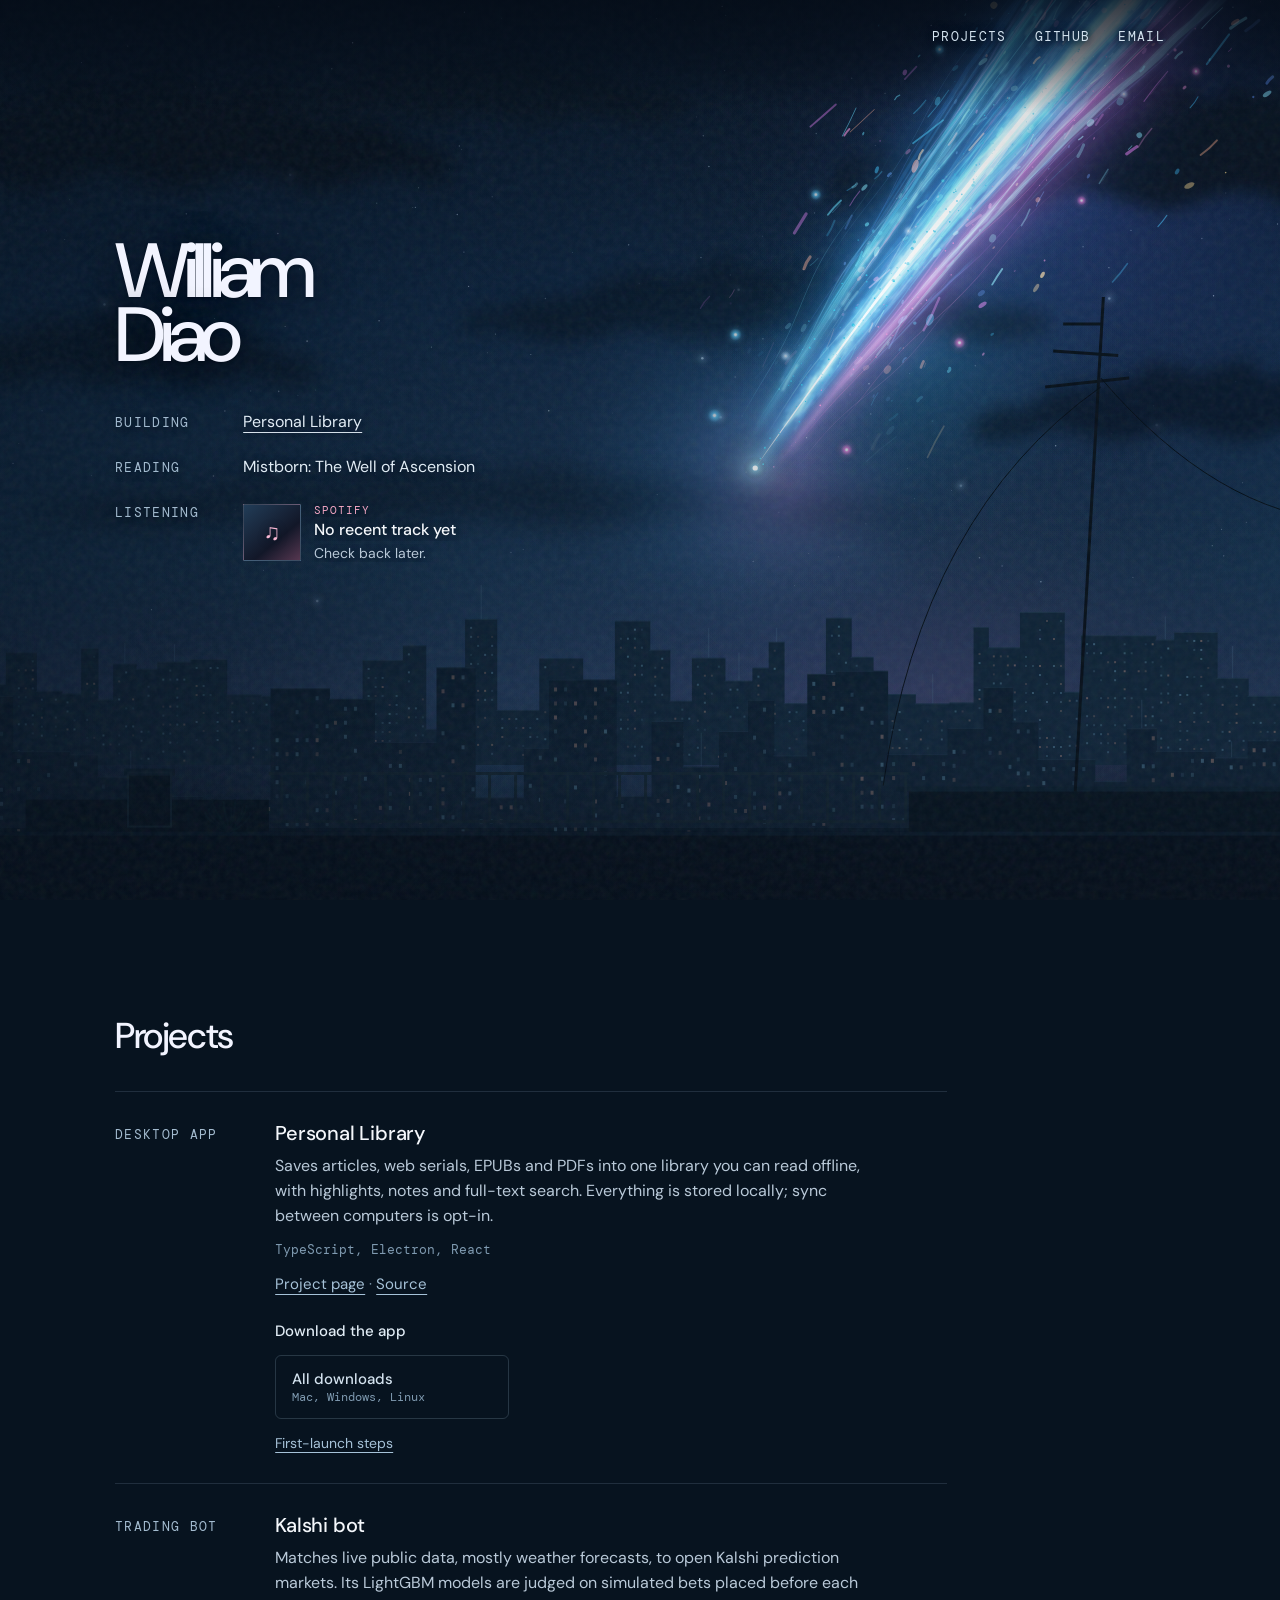
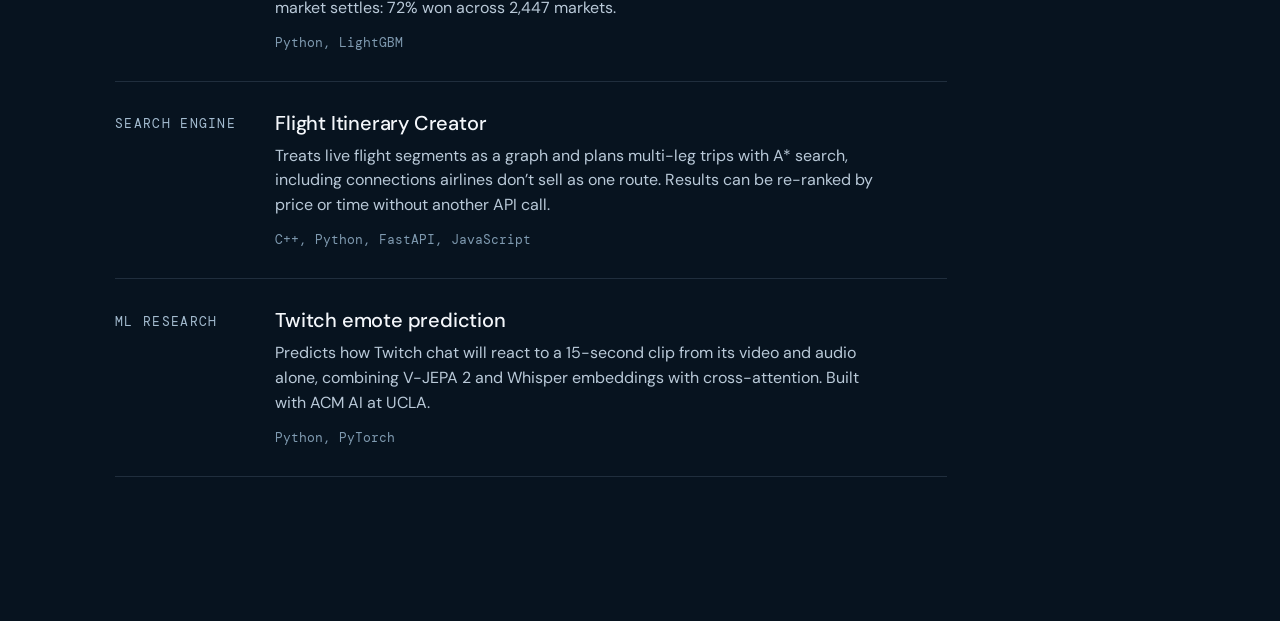
==== commit 58fa2dde: "Add a top nav bar and rename Work to Projects Problem: The contact links sat under the name in the h" ====
--- a/comet-demo/index.html
+++ b/comet-demo/index.html
@@ -18,11 +18,19 @@
     <meta property="og:image:alt" content="William Diao's name beside a comet streaking over a night city skyline." />
     <meta name="twitter:card" content="summary_large_image" />
     <title>William Diao</title>
-    <link rel="stylesheet" href="./styles.css?v=library-2" />
+    <link rel="stylesheet" href="./styles.css?v=nav-2" />
     <link rel="stylesheet" href="./download.css?v=library-1" />
   </head>
   <body>
     <a class="skip-link" href="#main">Skip to content</a>
+
+    <header class="site-nav">
+      <nav aria-label="Site">
+        <a href="#projects">Projects</a>
+        <a href="https://github.com/Williamdiao48">GitHub</a>
+        <a href="mailto:hello@williamdiao.com">Email</a>
+      </nav>
+    </header>
 
     <main id="main">
       <section class="hero" id="top" aria-labelledby="hero-title">
@@ -32,13 +40,6 @@
         <div class="scene-vignette" aria-hidden="true"></div>
         <div class="hero-content">
           <h1 id="hero-title">William<br />Diao</h1>
-          <nav class="contact-links" aria-label="Contact links">
-            <a href="#work">work</a>
-            <span aria-hidden="true">·</span>
-            <a href="https://github.com/Williamdiao48">github</a>
-            <span aria-hidden="true">·</span>
-            <a href="mailto:hello@williamdiao.com">email</a>
-          </nav>
           <dl class="updates" aria-label="Current updates">
             <div><dt>building</dt><dd><a href="/personal-library/">Personal Library</a></dd></div>
             <div><dt>reading</dt><dd>Mistborn: The Well of Ascension</dd></div>
@@ -57,8 +58,8 @@
         </div>
       </section>
 
-      <section class="work" id="work" aria-labelledby="work-title">
-        <h2 id="work-title">Work</h2>
+      <section class="work" id="projects" aria-labelledby="projects-title">
+        <h2 id="projects-title">Projects</h2>
         <ol class="work-list">
           <li>
             <p class="work-kind">Desktop app</p>
--- a/comet-demo/styles.css
+++ b/comet-demo/styles.css
@@ -27,31 +27,45 @@
 .skip-link:focus { transform: translateY(0); }
 .sr-only { position: absolute; width: 1px; height: 1px; padding: 0; margin: -1px; overflow: hidden; clip: rect(0, 0, 0, 0); white-space: nowrap; border: 0; }
 
-.contact-links {
+/* Top bar: sits over the sky, aligned with the hero's side padding. */
+.site-nav {
+  position: absolute;
+  z-index: 20;
+  top: 0;
+  right: 0;
+  left: 0;
   display: flex;
-  align-items: center;
-  gap: .85rem;
-  margin-top: 1.6rem;
-}
-.contact-links a, dt {
+  justify-content: flex-end;
+  padding: 1.75rem clamp(1.4rem, 9vw, 10rem);
+  pointer-events: none;
+}
+/* The comet's tail crosses the top right, so fade the top edge darker behind the links. */
+.site-nav::before {
+  position: absolute;
+  inset: 0 0 -2.5rem;
+  z-index: -1;
+  content: '';
+  background: linear-gradient(180deg, rgb(4 12 23 / .78), rgb(4 12 23 / .45) 55%, transparent);
+}
+.site-nav nav { display: flex; gap: 1.75rem; pointer-events: auto; }
+.site-nav a, dt {
   font-family: 'DM Mono', monospace;
   font-size: .8125rem;
   font-weight: 400;
   letter-spacing: .1em;
   text-transform: uppercase;
 }
-.contact-links span { color: #7f9ab0; }
-.contact-links a {
+.site-nav a {
   /* Padding grows the tap area to ~44px; the negative margin keeps the visual spacing. */
   display: inline-block;
   padding: .85rem .25rem;
   margin: -.85rem -.25rem;
-  color: #a6c2d8;
+  color: #d4e3ef;
   text-decoration: none;
-  text-shadow: 0 1px 8px #061221;
-}
-.contact-links a:hover,
-.contact-links a:focus-visible { color: #f4a7c4; text-decoration: underline; text-underline-offset: .45em; }
+  text-shadow: 0 0 6px #061221, 0 1px 12px #061221;
+}
+.site-nav a:hover,
+.site-nav a:focus-visible { color: #f4a7c4; text-decoration: underline; text-underline-offset: .45em; }
 
 .hero {
   position: relative;
@@ -96,13 +110,13 @@
 }
 .hero h1 {
   margin: 0;
-  font-size: clamp(4.5rem, 8vw, 8rem);
+  font-size: clamp(3.5rem, 6vw, 5.75rem);
   font-weight: 500;
   letter-spacing: -.09em;
   line-height: .83;
   text-shadow: 0 5px 36px rgb(1 8 20 / .75), 0 1px 3px rgb(1 8 20 / .4);
 }
-.updates { margin: 2.2rem 0 0; text-shadow: 0 1px 8px #061221; }
+.updates { margin: 2rem 0 0; text-shadow: 0 1px 8px #061221; }
 /* Every row, Spotify included, uses the same label | value grid so the pairs scan together. */
 .updates > div {
   display: grid;
@@ -180,7 +194,9 @@
 @media (max-width: 720px) {
   .hero { padding: 8rem 1.4rem 2.5rem; align-items: flex-end; }
   .hero-content { width: 100%; }
-  .hero h1 { font-size: clamp(4.5rem, 12vw, 6rem); }
+  .hero h1 { font-size: clamp(3.5rem, 14vw, 4.5rem); }
+  .site-nav { padding: 1.25rem 1.4rem; }
+  .site-nav nav { gap: 1.25rem; }
   /* Stack label over value: the narrow screen can't fit a label column beside the card. */
   .updates { margin-top: 1.8rem; }
   .updates > div { grid-template-columns: 1fr; gap: .35rem; padding: .55rem 0; }
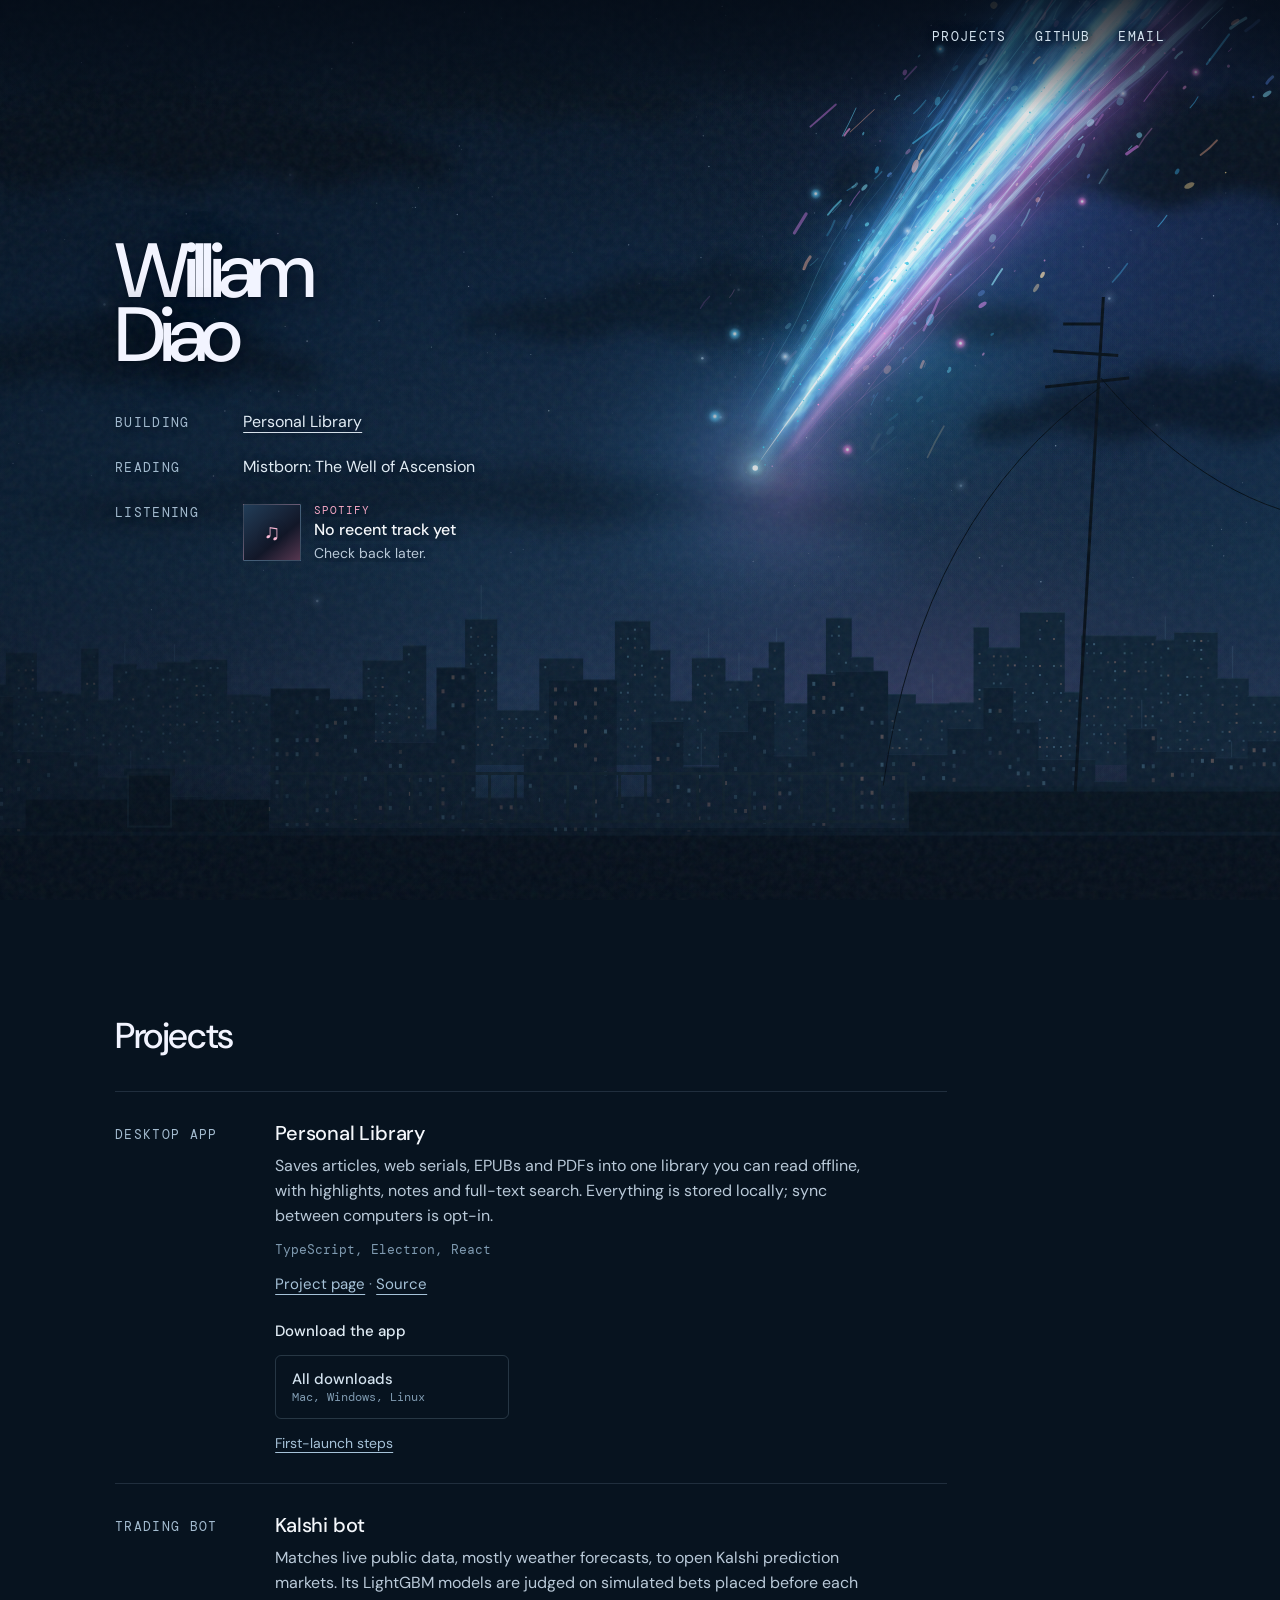
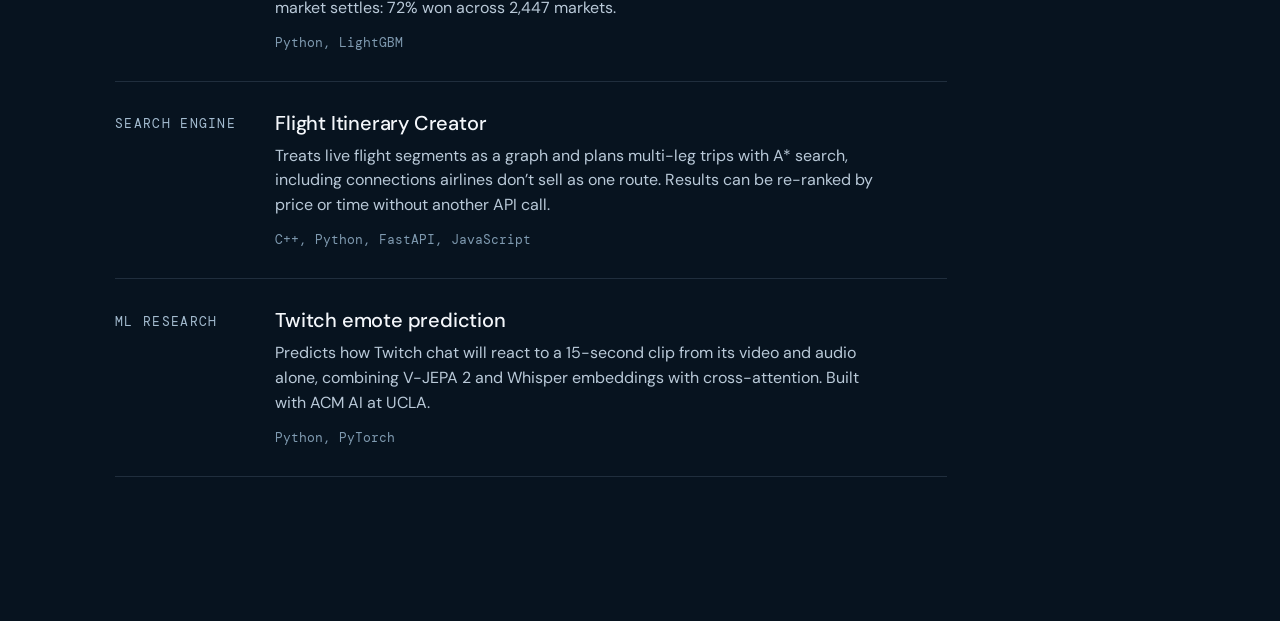
==== commit e234f276: "Stop highlighting the visitor's download button Problem: The download button for the visitor's own c" ====
--- a/comet-demo/index.html
+++ b/comet-demo/index.html
@@ -19,7 +19,7 @@
     <meta name="twitter:card" content="summary_large_image" />
     <title>William Diao</title>
     <link rel="stylesheet" href="./styles.css?v=nav-2" />
-    <link rel="stylesheet" href="./download.css?v=library-1" />
+    <link rel="stylesheet" href="./download.css?v=library-2" />
   </head>
   <body>
     <a class="skip-link" href="#main">Skip to content</a>
--- a/comet-demo/download.css
+++ b/comet-demo/download.css
@@ -20,12 +20,15 @@
   text-decoration: none;
   transition: border-color .15s, background-color .15s;
 }
-/* The visitor's own platform: same shape, a little brighter. */
+/* The visitor's own platform is listed first and gets .is-suggested from library-download.js.
+   The highlight is off for now so all four buttons look the same; uncomment to bring it back
+   (and the matching .download-arrow line below).
 .library-download .download-option.is-suggested {
   border-color: rgb(180 213 239 / .45);
   background: rgb(180 213 239 / .06);
   color: #f4f7fb;
 }
+*/
 .library-download .download-option:hover,
 .library-download .download-option:focus-visible {
   border-color: #f4a7c4;
@@ -44,8 +47,8 @@
   stroke-linejoin: round;
 }
 .library-download .download-option:hover .download-arrow,
-.library-download .download-option:focus-visible .download-arrow,
-.library-download .download-option.is-suggested .download-arrow { stroke: currentColor; }
+.library-download .download-option:focus-visible .download-arrow { stroke: currentColor; }
+/* .library-download .download-option.is-suggested .download-arrow { stroke: currentColor; } */
 .library-download .download-label { display: flex; flex-direction: column; gap: .15rem; min-width: 0; line-height: 1.2; }
 .library-download .download-label strong { font-size: .9375rem; font-weight: 500; }
 .library-download .download-label span { color: #7f9ab0; font-family: 'DM Mono', monospace; font-size: .75rem; }
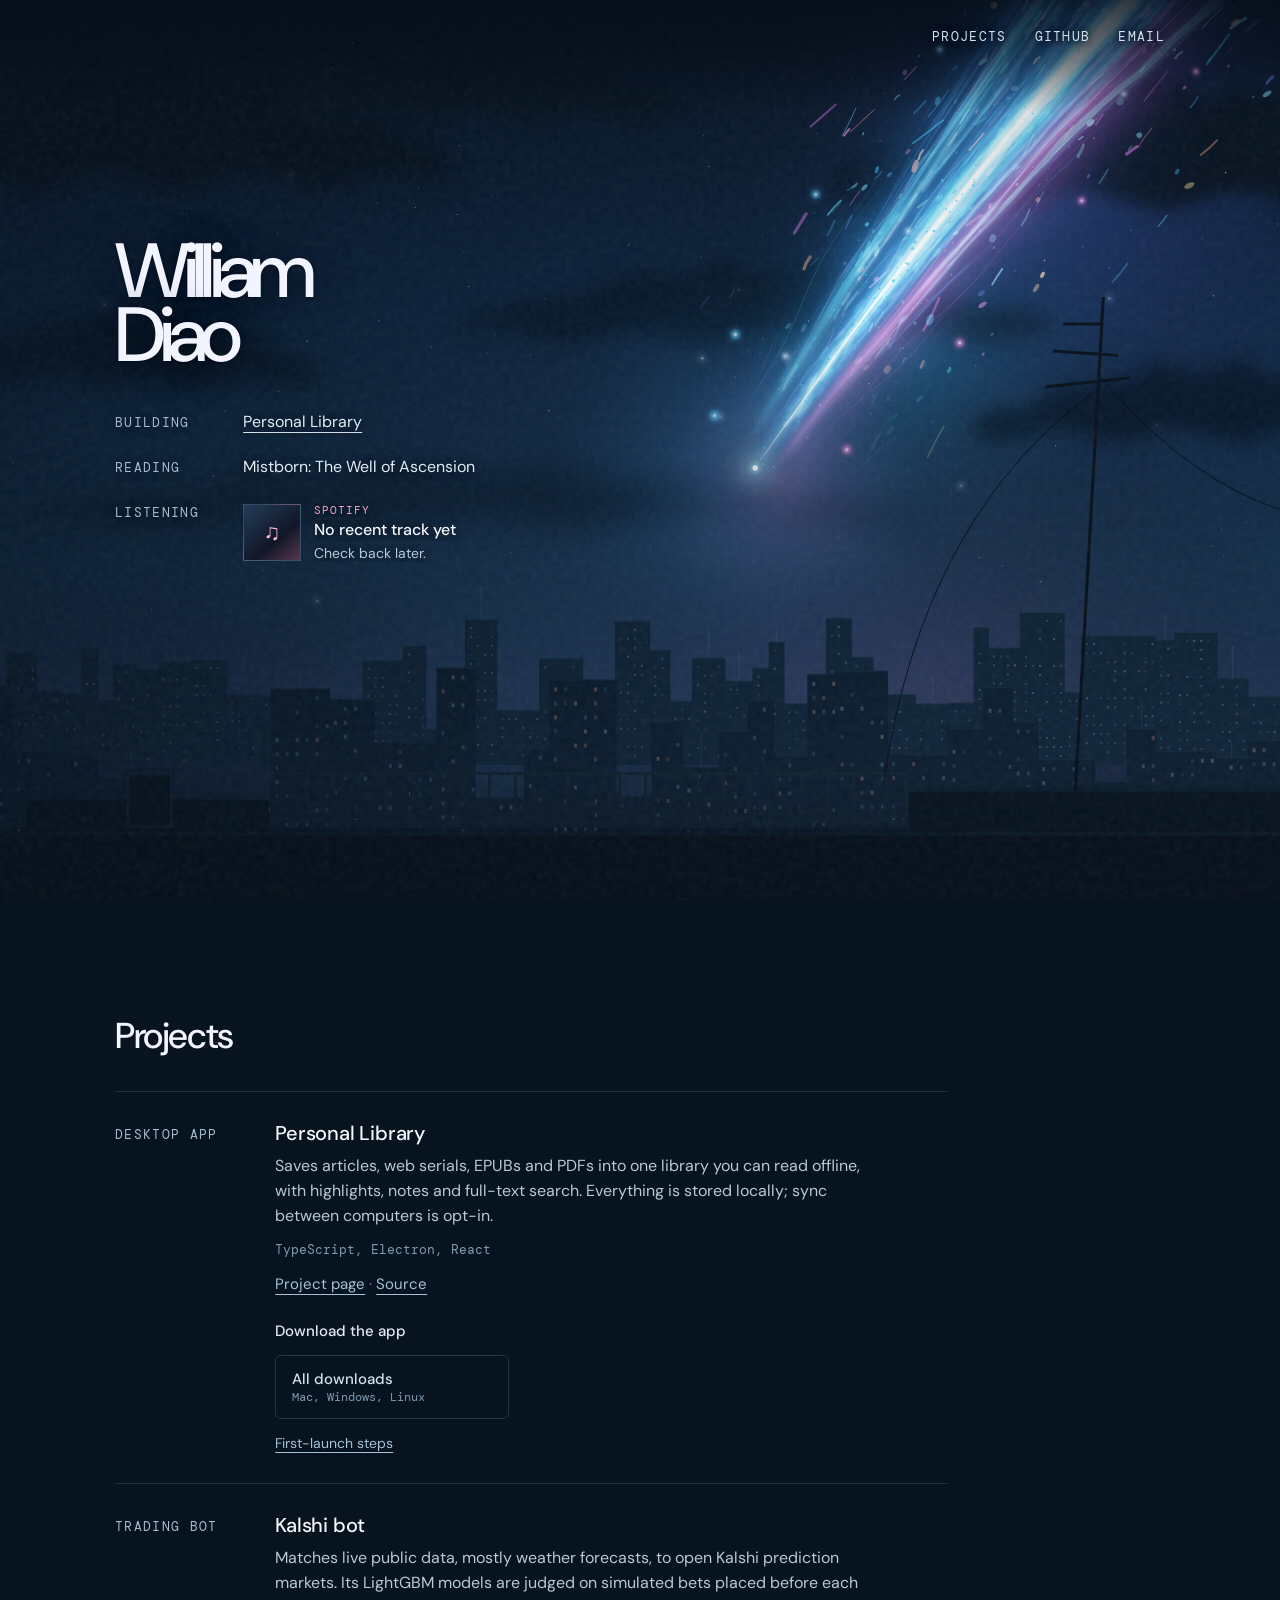
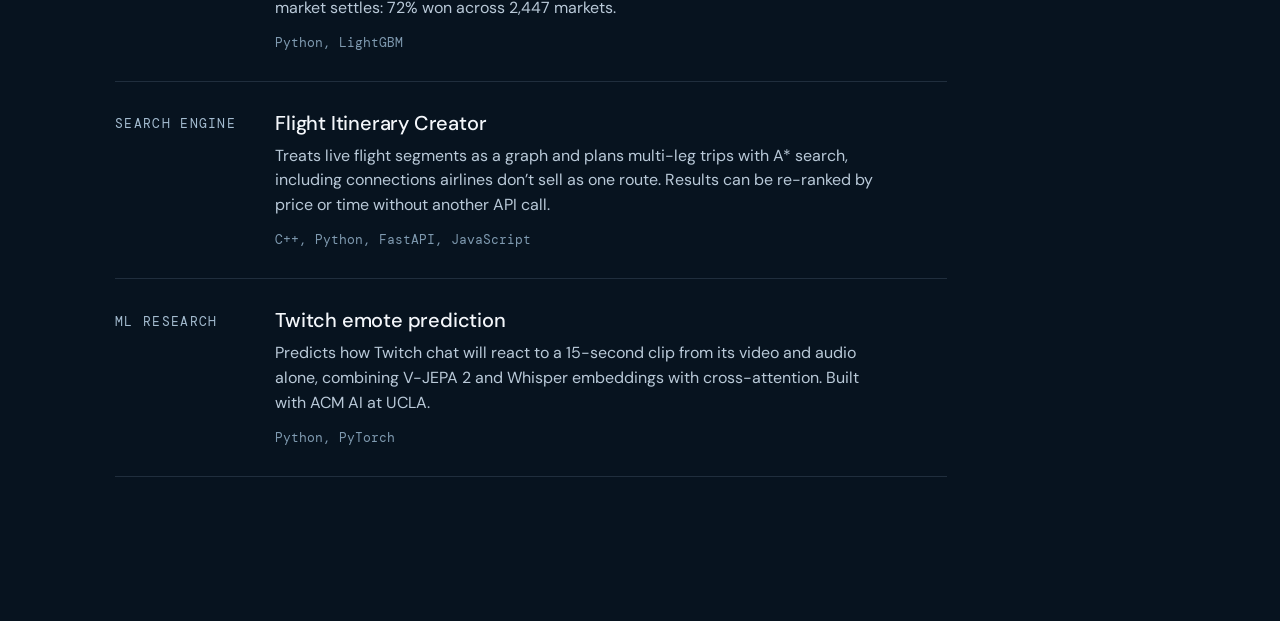
==== commit 2e9c172c: "Keep the comet's strands together on wide screens Problem: On wide displays the comet split into thr" ====
--- a/comet-demo/index.html
+++ b/comet-demo/index.html
@@ -105,7 +105,7 @@
       </section>
     </main>
 
-    <script src="./script.js?v=fast-bake-1"></script>
+    <script src="./script.js?v=bundle-1"></script>
     <script src="./spotify-player.js?v=last-track-1" defer></script>
     <script src="./library-download.js?v=download-3" defer></script>
   </body>
